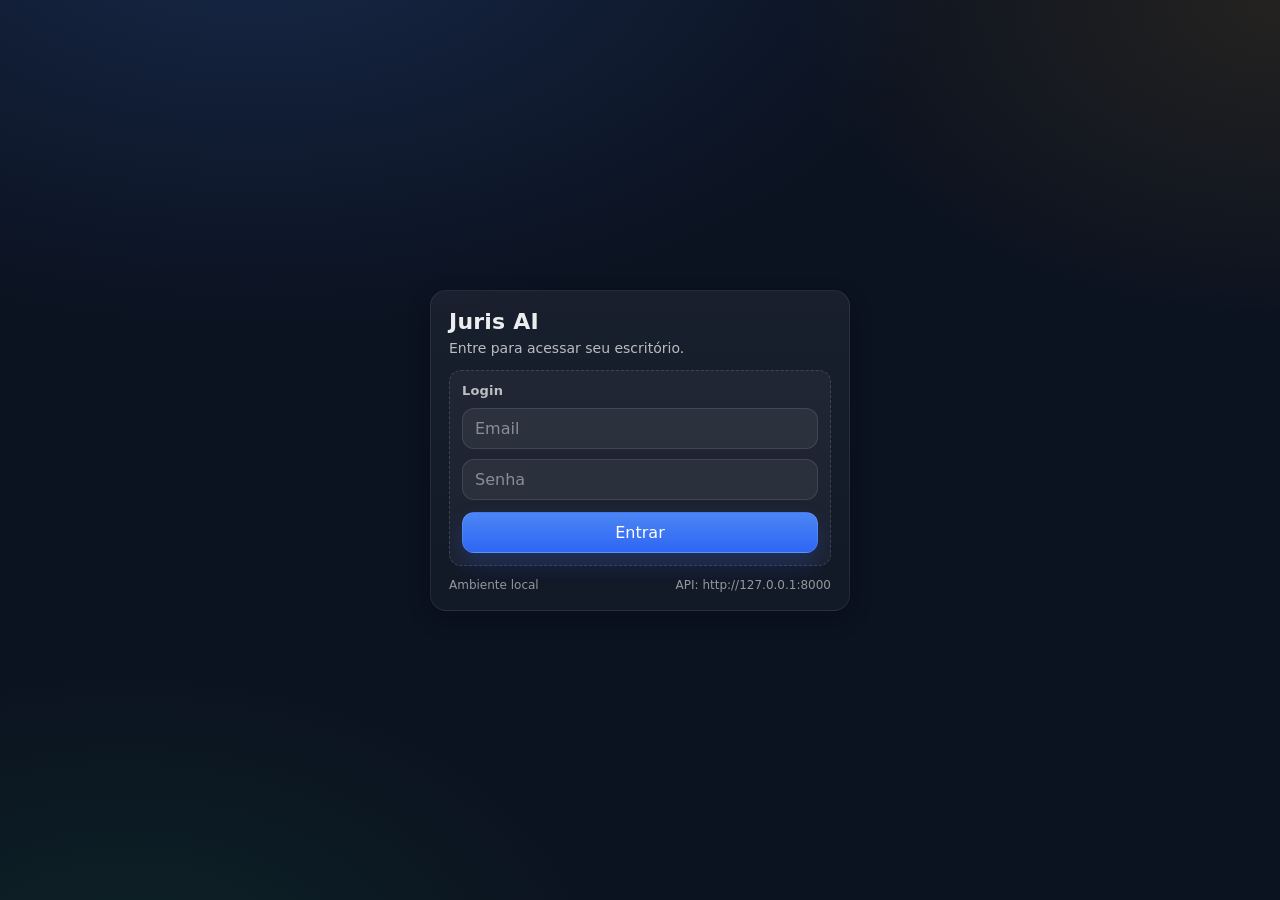
==== frontend/index.html @ 86593103 "subindo juris-ia" ====
<!DOCTYPE html>
<html lang="pt-br">
<head>
  <meta charset="UTF-8" />
  <meta name="viewport" content="width=device-width, initial-scale=1" />
  <title>Juris AI - Login</title>
  <link rel="stylesheet" href="styles.css" />
</head>

<body style="display:flex; align-items:center; justify-content:center; min-height:100vh; padding:24px;">
  <div class="box" style="max-width:420px; width:100%; padding:18px;">
    <div style="display:flex; flex-direction:column; gap:6px; margin-bottom:14px;">
      <h1 style="margin:0; font-size:22px; letter-spacing:.2px;">Juris AI</h1>
      <p style="margin:0; color: rgba(255,255,255,.70); font-size:14px;">
        Entre para acessar seu escritório.
      </p>
    </div>

    <div class="form-box" style="margin-bottom:12px;">
      <h3>Login</h3>

      <input id="email" placeholder="Email" autocomplete="username" />
      <input id="password" type="password" placeholder="Senha" autocomplete="current-password" />

      <button onclick="login()" style="margin-top:2px;">Entrar</button>
    </div>

    <div style="display:flex; justify-content:space-between; gap:10px; color: rgba(255,255,255,.55); font-size:12px;">
      <span>Ambiente local</span>
      <span id="apiHint">API: http://127.0.0.1:8000</span>
    </div>
  </div>

  <!-- IMPORTANT: login.js agora deveria ser type="module" se você estiver usando imports.
       Se o seu login.js não usa imports, pode deixar como está.
  -->
<script type="module" src="login.js"></script>

</body>
</html>
---- frontend/styles.css ----
/* =====================
   DESIGN TOKENS
===================== */
:root{
  --bg: #0b1220;
  --surface: #0f172a;     /* slate-900 */
  --card: #111c33;        /* custom */
  --muted: rgba(255,255,255,.08);
  --muted-2: rgba(255,255,255,.12);
  --text: rgba(255,255,255,.92);
  --text-dim: rgba(255,255,255,.70);
  --text-faint: rgba(255,255,255,.52);

  --primary: #4f8cff;
  --primary-2: #2f6bff;
  --danger: #ff4d4f;
  --warn: #ffb020;
  --ok: #22c55e;

  --radius: 16px;
  --radius-sm: 12px;

  --shadow: 0 12px 35px rgba(0,0,0,.35);
  --shadow-soft: 0 8px 22px rgba(0,0,0,.22);

  --ring: 0 0 0 4px rgba(79,140,255,.25);
}

/* =====================
   RESET
===================== */
*{ box-sizing:border-box; }
html, body{ height:100%; }
body{
  margin:0;
  padding:24px;
  font-family: ui-sans-serif, system-ui, -apple-system, Segoe UI, Roboto, Arial, "Helvetica Neue", Helvetica, sans-serif;
  background:
    radial-gradient(1200px 700px at 20% -10%, rgba(79,140,255,.18), transparent 60%),
    radial-gradient(900px 600px at 100% 0%, rgba(255,176,32,.10), transparent 55%),
    radial-gradient(900px 600px at 10% 110%, rgba(34,197,94,.10), transparent 55%),
    var(--bg);
  color: var(--text);
}

/* =====================
   LAYOUT HELPERS
===================== */
a{ color:inherit; text-decoration:none; }
ul{ margin:0; padding:0; list-style:none; }
button, input, select{ font:inherit; }

/* =====================
   TOPBAR
===================== */
.topbar{
  display:flex;
  align-items:center;
  justify-content:space-between;
  gap:12px;
  margin-bottom:18px;
  padding:14px 16px;
  border-radius: var(--radius);
  background: linear-gradient(180deg, rgba(255,255,255,.06), rgba(255,255,255,.03));
  border: 1px solid var(--muted);
  box-shadow: var(--shadow-soft);
}

.topbar h1{
  margin:0;
  font-size: 18px;
  letter-spacing: .2px;
}
.topbar h1::after{
  content:"";
  display:inline-block;
  width:8px; height:8px;
  border-radius:999px;
  background: var(--primary);
  margin-left:10px;
  box-shadow: 0 0 0 4px rgba(79,140,255,.18);
}

/* =====================
   BUTTONS
===================== */
button{
  border:1px solid rgba(255,255,255,.10);
  background: linear-gradient(180deg, rgba(79,140,255,.95), rgba(47,107,255,.95));
  color:white;
  padding:10px 14px;
  border-radius: 12px;
  cursor:pointer;
  box-shadow: 0 10px 22px rgba(47,107,255,.22);
  transition: transform .08s ease, filter .15s ease, box-shadow .15s ease;
}
button:hover{
  filter: brightness(1.05);
  box-shadow: 0 14px 28px rgba(47,107,255,.26);
}
button:active{
  transform: translateY(1px);
}
button:disabled{
  opacity:.55;
  cursor:not-allowed;
  box-shadow:none;
}

button.secondary{
  background: linear-gradient(180deg, rgba(255,255,255,.08), rgba(255,255,255,.04));
  box-shadow:none;
}
button.danger{
  background: linear-gradient(180deg, rgba(255,77,79,.95), rgba(220,38,38,.95));
  box-shadow: 0 10px 22px rgba(255,77,79,.20);
}

/* =====================
   INPUTS / SELECTS
===================== */
input, select{
  width:100%;
  padding:10px 12px;
  border-radius: 12px;
  border: 1px solid rgba(255,255,255,.10);
  background: rgba(255,255,255,.06);
  color: var(--text);
  outline:none;
  transition: box-shadow .15s ease, border-color .15s ease, background .15s ease;
}

input::placeholder{ color: rgba(255,255,255,.45); }
input:focus, select:focus{
  border-color: rgba(79,140,255,.55);
  box-shadow: var(--ring);
  background: rgba(255,255,255,.07);
}

select option{
  background:#0f172a;
  color: white;
}

/* =====================
   TOP CARDS
===================== */
.cards{
  display:grid;
  grid-template-columns: repeat(3, 1fr);
  gap: 14px;
  margin: 18px 0 20px;
}

.card{
  border-radius: var(--radius);
  border: 1px solid var(--muted);
  background:
    radial-gradient(700px 350px at 0% 0%, rgba(79,140,255,.14), transparent 55%),
    linear-gradient(180deg, rgba(255,255,255,.06), rgba(255,255,255,.03));
  box-shadow: var(--shadow-soft);
  padding: 16px;
  text-align:left;
  overflow:hidden;
  position:relative;
}
.card h3{
  margin:0;
  font-size: 13px;
  color: var(--text-dim);
  font-weight: 600;
  letter-spacing: .25px;
}
.card span{
  display:block;
  margin-top:10px;
  font-size: 28px;
  font-weight: 800;
  color: white;
}
.card::after{
  content:"";
  position:absolute;
  right:-40px; top:-40px;
  width:120px; height:120px;
  border-radius: 999px;
  background: rgba(255,255,255,.06);
  filter: blur(0.2px);
}

/* =====================
   GRID / BOXES
===================== */
.grid{
  display:grid;
  grid-template-columns: repeat(auto-fit, minmax(340px, 1fr));
  gap: 16px;
}

.box{
  border-radius: var(--radius);
  border: 1px solid var(--muted);
  background: linear-gradient(180deg, rgba(255,255,255,.06), rgba(255,255,255,.03));
  box-shadow: var(--shadow-soft);
  padding: 16px;
}

.box h2{
  margin:0 0 12px 0;
  font-size: 16px;
  letter-spacing: .2px;
}

/* =====================
   FORMS
===================== */
.form-box{
  border-radius: var(--radius-sm);
  border: 1px dashed rgba(255,255,255,.14);
  background: rgba(255,255,255,.04);
  padding: 12px;
  margin-bottom: 14px;
}

.form-box h3{
  margin: 0 0 10px 0;
  font-size: 13px;
  color: var(--text-dim);
  font-weight: 700;
  letter-spacing: .2px;
}

.form-box input,
.form-box select{
  margin-bottom: 10px;
}

.form-box button{
  width:100%;
}

/* =====================
   CHECKBOX (bonito)
===================== */
label{
  color: var(--text-dim);
}

label input[type="checkbox"]{
  width: 18px;
  height: 18px;
  accent-color: var(--primary);
}

label.checkbox{
  display:flex;
  gap:10px;
  align-items:center;
  padding:10px 12px;
  border-radius: 12px;
  border: 1px solid rgba(255,255,255,.10);
  background: rgba(255,255,255,.05);
}

/* Se você usar o label como no HTML que te passei, ele já fica ok */
label[style*="display:flex"]{
  border: 1px solid rgba(255,255,255,.10);
  background: rgba(255,255,255,.05);
  padding: 10px 12px;
  border-radius: 12px;
}

/* =====================
   LIST ITEMS (cards)
===================== */
ul li{
  padding: 10px 12px;
  border-radius: 12px;
  border: 1px solid rgba(255,255,255,.08);
  background: rgba(255,255,255,.04);
  margin-bottom: 10px;
  color: var(--text);
  box-shadow: 0 8px 18px rgba(0,0,0,.18);
}

ul li:last-child{ margin-bottom: 0; }

/* =====================
   DEADLINES VISUAL STATES
===================== */
.deadline-done{
  opacity: .65;
  text-decoration: line-through;
}

.deadline-expired{
  border-color: rgba(255,77,79,.35);
  background: rgba(255,77,79,.10);
}

.deadline-today{
  border-color: rgba(255,176,32,.35);
  background: rgba(255,176,32,.10);
}

.deadline-soon{
  border-color: rgba(79,140,255,.35);
  background: rgba(79,140,255,.10);
}

/* =====================
   LOCK OVERLAY
===================== */
#lock-overlay{
  position: fixed;
  inset: 0;
  background: rgba(0,0,0,.78);
  backdrop-filter: blur(6px);
  display:flex;
  align-items:center;
  justify-content:center;
  z-index: 9999;
  padding: 20px;
}

.lock-box{
  width: min(520px, 100%);
  border-radius: 18px;
  border: 1px solid rgba(255,255,255,.10);
  background:
    radial-gradient(900px 480px at 0% 0%, rgba(255,77,79,.18), transparent 55%),
    linear-gradient(180deg, rgba(255,255,255,.08), rgba(255,255,255,.04));
  box-shadow: var(--shadow);
  padding: 18px;
}

.lock-box h2{
  margin: 0 0 6px 0;
  color: rgba(255,255,255,.95);
  font-size: 18px;
  letter-spacing: .2px;
}

.lock-box p{
  margin: 8px 0 0 0;
  color: var(--text-dim);
}

.lock-box h3{
  margin: 14px 0 8px 0;
  font-size: 13px;
  color: var(--text-dim);
  letter-spacing: .2px;
}

.lock-box ul li{
  background: rgba(255,77,79,.10);
  border-color: rgba(255,77,79,.25);
  box-shadow:none;
}

/* =====================
   RESPONSIVE
===================== */
@media (max-width: 860px){
  .cards{ grid-template-columns: 1fr; }
  body{ padding: 16px; }
  .grid{ grid-template-columns: 1fr; }
}
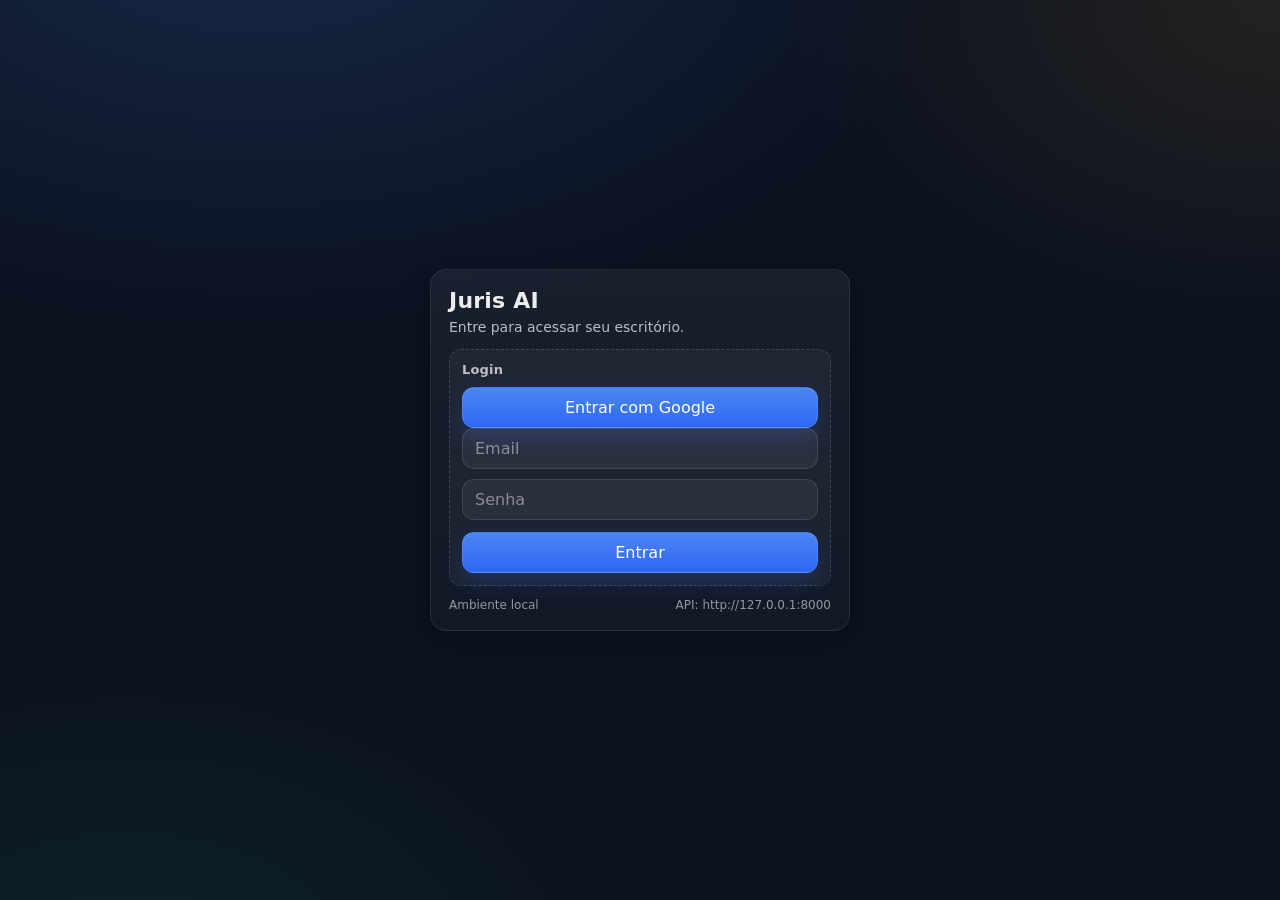
==== commit 19057503: "att" ====
--- a/frontend/index.html
+++ b/frontend/index.html
@@ -18,13 +18,20 @@
 
     <div class="form-box" style="margin-bottom:12px;">
       <h3>Login</h3>
+      <button id="btn-google">Entrar com Google</button>
+<script type="module">
+  import "./login.js";
+  document.getElementById("btn-google").addEventListener("click", () => window.loginGoogle());
+</script>
+
 
       <input id="email" placeholder="Email" autocomplete="username" />
       <input id="password" type="password" placeholder="Senha" autocomplete="current-password" />
+     
 
       <button onclick="login()" style="margin-top:2px;">Entrar</button>
     </div>
-
+ 
     <div style="display:flex; justify-content:space-between; gap:10px; color: rgba(255,255,255,.55); font-size:12px;">
       <span>Ambiente local</span>
       <span id="apiHint">API: http://127.0.0.1:8000</span>
--- a/frontend/styles.css
+++ b/frontend/styles.css
@@ -7,12 +7,14 @@
   --card: #111c33;        /* custom */
   --muted: rgba(255,255,255,.08);
   --muted-2: rgba(255,255,255,.12);
+
   --text: rgba(255,255,255,.92);
   --text-dim: rgba(255,255,255,.70);
   --text-faint: rgba(255,255,255,.52);
 
   --primary: #4f8cff;
   --primary-2: #2f6bff;
+
   --danger: #ff4d4f;
   --warn: #ffb020;
   --ok: #22c55e;
@@ -27,7 +29,7 @@
 }
 
 /* =====================
-   RESET
+   RESET / BASE
 ===================== */
 *{ box-sizing:border-box; }
 html, body{ height:100%; }
@@ -43,12 +45,14 @@
   color: var(--text);
 }
 
-/* =====================
-   LAYOUT HELPERS
-===================== */
-a{ color:inherit; text-decoration:none; }
+a{ color: inherit; }
+a:hover{ color: rgba(255,255,255,.95); }
+
 ul{ margin:0; padding:0; list-style:none; }
 button, input, select{ font:inherit; }
+
+.muted{ color: var(--text-dim); font-size: 13px; }
+.row{ display:flex; gap:10px; flex-wrap:wrap; align-items:center; }
 
 /* =====================
    TOPBAR
@@ -98,9 +102,7 @@
   filter: brightness(1.05);
   box-shadow: 0 14px 28px rgba(47,107,255,.26);
 }
-button:active{
-  transform: translateY(1px);
-}
+button:active{ transform: translateY(1px); }
 button:disabled{
   opacity:.55;
   cursor:not-allowed;
@@ -111,9 +113,16 @@
   background: linear-gradient(180deg, rgba(255,255,255,.08), rgba(255,255,255,.04));
   box-shadow:none;
 }
+
 button.danger{
   background: linear-gradient(180deg, rgba(255,77,79,.95), rgba(220,38,38,.95));
   box-shadow: 0 10px 22px rgba(255,77,79,.20);
+}
+
+.btn-small{
+  padding:8px 10px;
+  border-radius:10px;
+  font-size:13px;
 }
 
 /* =====================
@@ -140,6 +149,59 @@
 select option{
   background:#0f172a;
   color: white;
+}
+
+/* =====================
+   STATUS BAR (dark consistent)
+===================== */
+.statusbar{
+  display:flex;
+  justify-content:space-between;
+  align-items:center;
+  gap:16px;
+  padding:14px 16px;
+  border-radius:14px;
+  background: linear-gradient(180deg, rgba(255,255,255,.06), rgba(255,255,255,.03));
+  border: 1px solid rgba(255,255,255,0.10);
+  box-shadow: var(--shadow-soft);
+  margin: 10px 0 18px;
+}
+
+.status-left{
+  display:flex;
+  align-items:center;
+  gap:10px;
+  flex-wrap:wrap;
+}
+
+.dot{
+  width:10px;
+  height:10px;
+  border-radius:999px;
+  display:inline-block;
+}
+.dot-green{ background: var(--ok); }
+.dot-red{ background: var(--danger); }
+
+.status-right{
+  display:flex;
+  gap:8px;
+  flex-wrap:wrap;
+  justify-content:flex-end;
+}
+
+.pill{
+  background: rgba(255,255,255,0.06);
+  border:1px solid rgba(255,255,255,0.10);
+  padding:6px 10px;
+  border-radius:999px;
+  font-size:13px;
+  color: var(--text-dim);
+}
+.pill b{ color: rgba(255,255,255,.92); }
+.pill.danger{
+  background: rgba(255,77,79,0.10);
+  border-color: rgba(255,77,79,0.22);
 }
 
 /* =====================
@@ -188,6 +250,16 @@
   filter: blur(0.2px);
 }
 
+/* quando bloqueado, mantém dark (não vira branco) */
+.card-blocked{
+  border: 1px solid rgba(255,77,79,.35);
+  background:
+    radial-gradient(700px 350px at 0% 0%, rgba(255,77,79,.12), transparent 60%),
+    linear-gradient(180deg, rgba(255,255,255,.06), rgba(255,255,255,.03));
+}
+.card-blocked h3{ color: rgba(255,77,79,.92); }
+.card-blocked span{ color: rgba(255,255,255,.96); }
+
 /* =====================
    GRID / BOXES
 ===================== */
@@ -231,20 +303,13 @@
 }
 
 .form-box input,
-.form-box select{
-  margin-bottom: 10px;
-}
-
-.form-box button{
-  width:100%;
-}
-
-/* =====================
-   CHECKBOX (bonito)
-===================== */
-label{
-  color: var(--text-dim);
-}
+.form-box select{ margin-bottom: 10px; }
+.form-box button{ width:100%; }
+
+/* =====================
+   CHECKBOX
+===================== */
+label{ color: var(--text-dim); }
 
 label input[type="checkbox"]{
   width: 18px;
@@ -262,16 +327,8 @@
   background: rgba(255,255,255,.05);
 }
 
-/* Se você usar o label como no HTML que te passei, ele já fica ok */
-label[style*="display:flex"]{
-  border: 1px solid rgba(255,255,255,.10);
-  background: rgba(255,255,255,.05);
-  padding: 10px 12px;
-  border-radius: 12px;
-}
-
-/* =====================
-   LIST ITEMS (cards)
+/* =====================
+   LIST ITEMS (default)
 ===================== */
 ul li{
   padding: 10px 12px;
@@ -282,8 +339,45 @@
   color: var(--text);
   box-shadow: 0 8px 18px rgba(0,0,0,.18);
 }
-
 ul li:last-child{ margin-bottom: 0; }
+
+/* =====================
+   DEADLINES LIST ITEMS (layout)
+===================== */
+.deadline-item{
+  display:flex;
+  justify-content:space-between;
+  align-items:center;
+  gap:12px;
+  padding:12px 12px;
+  border-radius:12px;
+  background: rgba(255,255,255,.04);
+  border: 1px solid rgba(255,255,255,.08);
+  margin-bottom:10px;
+}
+
+.deadline-left{ display:flex; flex-direction:column; gap:4px; }
+.deadline-title{ display:flex; align-items:center; gap:10px; }
+.deadline-meta{ font-size:13px; color: var(--text-dim); }
+
+.badge{
+  font-size:12px;
+  font-weight:700;
+  padding:4px 8px;
+  border-radius:999px;
+  border:1px solid transparent;
+  letter-spacing:.2px;
+}
+.badge-danger{
+  color: rgba(255,255,255,.92);
+  background: rgba(255,77,79,0.14);
+  border-color: rgba(255,77,79,0.25);
+}
+.badge-muted{
+  color: rgba(255,255,255,.82);
+  background: rgba(148,163,184,0.12);
+  border-color: rgba(148,163,184,0.22);
+}
 
 /* =====================
    DEADLINES VISUAL STATES
@@ -367,3 +461,136 @@
   body{ padding: 16px; }
   .grid{ grid-template-columns: 1fr; }
 }
+
+/* =====================
+   APP SHELL (SIDEBAR)
+===================== */
+.app-shell{
+  display:grid;
+  grid-template-columns: 260px 1fr;
+  gap:16px;
+  align-items:start;
+}
+
+.sidebar{
+  position: sticky;
+  top: 16px;
+  align-self:start;
+
+  border-radius: var(--radius);
+  border: 1px solid var(--muted);
+  background: linear-gradient(180deg, rgba(255,255,255,.06), rgba(255,255,255,.03));
+  box-shadow: var(--shadow-soft);
+  padding: 14px;
+  min-height: calc(100vh - 32px);
+}
+
+.sidebar .brand{
+  display:flex;
+  align-items:center;
+  justify-content:space-between;
+  gap:10px;
+  padding: 10px 10px 12px;
+  border-radius: 14px;
+  border: 1px solid rgba(255,255,255,.08);
+  background: rgba(255,255,255,.04);
+  margin-bottom: 12px;
+}
+
+.sidebar .brand strong{
+  font-size: 14px;
+  letter-spacing:.3px;
+}
+.sidebar .brand span{
+  font-size: 12px;
+  opacity:.7;
+}
+
+.nav{
+  display:flex;
+  flex-direction:column;
+  gap:8px;
+  margin-top: 10px;
+}
+
+.nav a{
+  display:flex;
+  align-items:center;
+  gap:10px;
+  padding: 10px 12px;
+  border-radius: 14px;
+  border: 1px solid rgba(255,255,255,.08);
+  background: rgba(255,255,255,.03);
+  color: rgba(255,255,255,.88);
+  transition: transform .08s ease, background .15s ease, border-color .15s ease;
+}
+
+.nav a:hover{
+  background: rgba(255,255,255,.05);
+  border-color: rgba(79,140,255,.25);
+}
+
+.nav a.active{
+  border-color: rgba(79,140,255,.45);
+  background: rgba(79,140,255,.12);
+  box-shadow: 0 0 0 4px rgba(79,140,255,.12);
+}
+
+.nav .hint{
+  margin-top: 10px;
+  padding: 10px 12px;
+  border-radius: 14px;
+  border: 1px dashed rgba(255,255,255,.14);
+  background: rgba(255,255,255,.03);
+  color: rgba(255,255,255,.7);
+  font-size: 12px;
+  line-height: 1.35;
+}
+
+.main{
+  min-width: 0;
+}
+
+/* =====================
+   FIX: DARK CONSISTENCY
+   (Você tinha umas partes claras no fim do CSS)
+===================== */
+.statusbar{
+  background: rgba(255,255,255,.04) !important;
+  border: 1px solid rgba(255,255,255,.10) !important;
+  box-shadow: var(--shadow-soft) !important;
+}
+
+.pill{
+  background: rgba(255,255,255,.04) !important;
+  border: 1px solid rgba(255,255,255,.08) !important;
+}
+
+.deadline-item{
+  background: rgba(255,255,255,.04) !important;
+  border: 1px solid rgba(255,255,255,.08) !important;
+}
+
+.badge-muted{
+  color: rgba(255,255,255,.82) !important;
+  background: rgba(148,163,184,.14) !important;
+  border-color: rgba(148,163,184,.22) !important;
+}
+
+/* bloqueio dos cards em dark (antes tava branco/vermelho claro) */
+.card-blocked{
+  border: 2px solid rgba(255,77,79,.55) !important;
+  background:
+    radial-gradient(700px 350px at 0% 0%, rgba(255,77,79,.18), transparent 55%),
+    linear-gradient(180deg, rgba(255,255,255,.06), rgba(255,255,255,.03)) !important;
+}
+.card-blocked h3{ color: rgba(255,255,255,.80) !important; }
+.card-blocked span{ color: white !important; }
+
+/* =====================
+   RESPONSIVE
+===================== */
+@media (max-width: 980px){
+  .app-shell{ grid-template-columns: 1fr; }
+  .sidebar{ position: relative; min-height:auto; }
+}
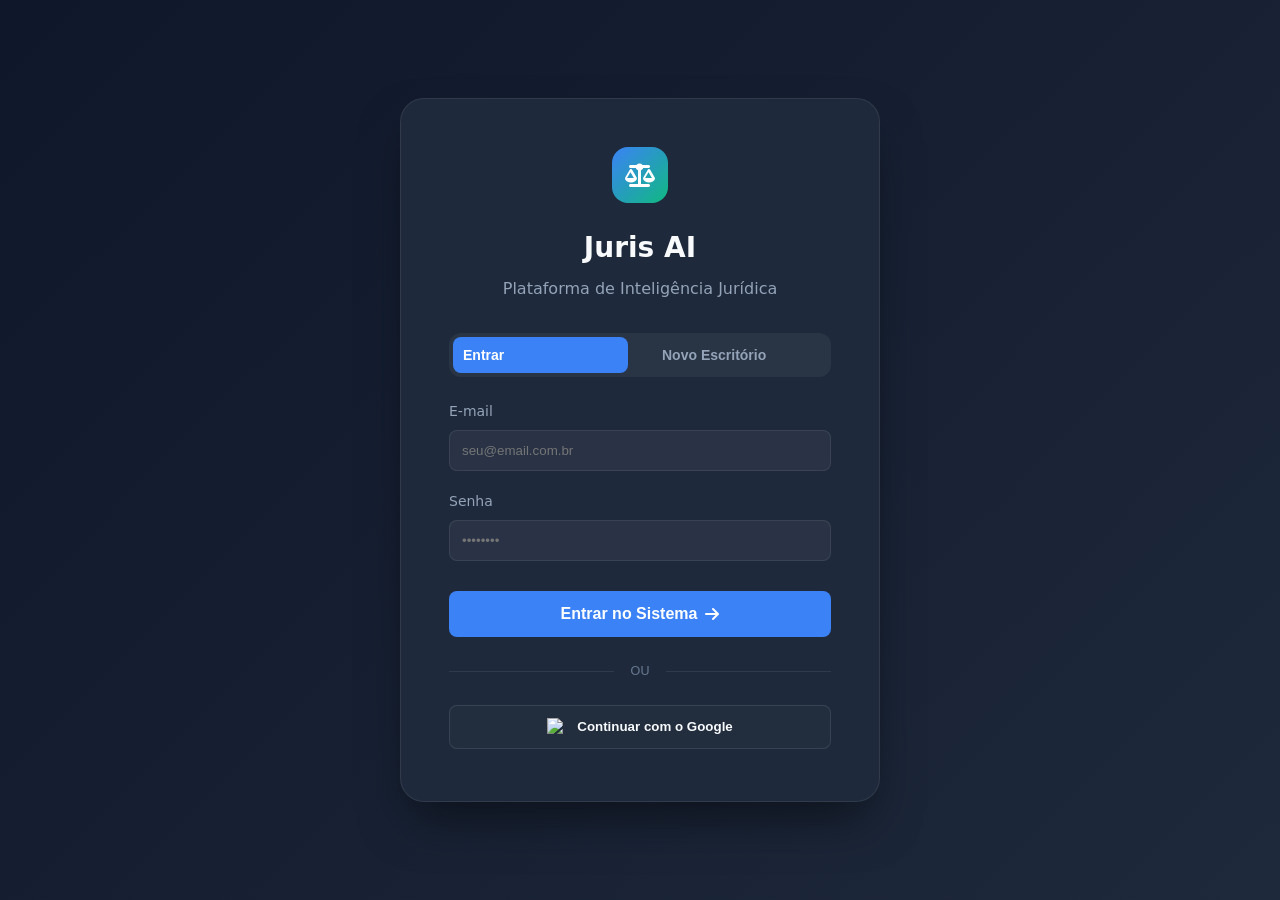
==== commit d072ad98: "final juris ai" ====
--- a/frontend/index.html
+++ b/frontend/index.html
@@ -1,47 +1,192 @@
 <!DOCTYPE html>
-<html lang="pt-br">
+<html lang="pt-BR">
 <head>
   <meta charset="UTF-8" />
-  <meta name="viewport" content="width=device-width, initial-scale=1" />
-  <title>Juris AI - Login</title>
+  <meta name="viewport" content="width=device-width,initial-scale=1.0" />
+  <title>Login - Juris AI</title>
   <link rel="stylesheet" href="styles.css" />
+  <link rel="stylesheet" href="https://cdnjs.cloudflare.com/ajax/libs/font-awesome/6.4.0/css/all.min.css" />
+  <style>
+    body {
+      display: flex;
+      align-items: center;
+      justify-content: center;
+      min-height: 100vh;
+      background: linear-gradient(135deg, var(--bg) 0%, #1e293b 100%);
+      margin: 0;
+      padding: 20px;
+    }
+    
+    .login-container {
+      background: var(--card-bg);
+      border: 1px solid var(--card-border);
+      border-radius: 24px;
+      padding: 48px;
+      width: 100%;
+      max-width: 480px;
+      box-shadow: 0 25px 50px -12px rgba(0, 0, 0, 0.5);
+      text-align: center;
+    }
+
+    .brand-icon {
+      width: 56px;
+      height: 56px;
+      background: linear-gradient(135deg, var(--primary), var(--accent));
+      border-radius: 16px;
+      display: flex;
+      align-items: center;
+      justify-content: center;
+      font-size: 24px;
+      color: white;
+      margin: 0 auto 24px;
+    }
+
+    .login-title {
+      font-size: 28px;
+      font-weight: 700;
+      margin-bottom: 8px;
+    }
+
+    .login-subtitle {
+      color: var(--text-secondary);
+      margin-bottom: 32px;
+    }
+
+    .tabs {
+      display: flex;
+      margin-bottom: 24px;
+      background: rgba(255,255,255,0.05);
+      padding: 4px;
+      border-radius: 12px;
+      border: none;
+    }
+
+    .tab-btn {
+      flex: 1;
+      padding: 10px;
+      border-radius: 8px;
+      font-size: 14px;
+      font-weight: 600;
+      border: none;
+      transition: all 0.2s;
+    }
+
+    .tab-btn.active {
+      background: var(--primary);
+      color: white;
+    }
+
+    .form-group {
+      text-align: left;
+      margin-bottom: 20px;
+    }
+
+    .form-group label {
+      font-weight: 500;
+    }
+
+    input {
+      background: rgba(255,255,255,0.05);
+    }
+
+    button.primary {
+      width: 100%;
+      padding: 14px;
+      font-size: 16px;
+      justify-content: center;
+      margin-top: 10px;
+    }
+
+    #errorMsg {
+      color: var(--danger);
+      background: rgba(239, 68, 68, 0.1);
+      padding: 12px;
+      border-radius: 8px;
+      margin-top: 20px;
+      font-size: 14px;
+      display: none;
+    }
+  </style>
 </head>
+<body>
 
-<body style="display:flex; align-items:center; justify-content:center; min-height:100vh; padding:24px;">
-  <div class="box" style="max-width:420px; width:100%; padding:18px;">
-    <div style="display:flex; flex-direction:column; gap:6px; margin-bottom:14px;">
-      <h1 style="margin:0; font-size:22px; letter-spacing:.2px;">Juris AI</h1>
-      <p style="margin:0; color: rgba(255,255,255,.70); font-size:14px;">
-        Entre para acessar seu escritório.
-      </p>
+<div class="login-container">
+  <div class="brand-icon"><i class="fas fa-balance-scale"></i></div>
+  <h1 class="login-title">Juris AI</h1>
+  <p class="login-subtitle">Plataforma de Inteligência Jurídica</p>
+
+  <div class="tabs">
+    <button id="tabLogin" class="tab-btn active" onclick="toggleMode('login')">Entrar</button>
+    <button id="tabRegister" class="tab-btn" onclick="toggleMode('register')">Novo Escritório</button>
+  </div>
+
+  <form id="authForm">
+    <!-- Campos de Registro (Ocultos no Login) -->
+    <div id="registerFields" style="display: none;">
+      <div class="form-group">
+        <label>Nome do Usuário</label>
+        <input type="text" id="regName" placeholder="Seu nome completo" />
+      </div>
+      <div class="form-group">
+        <label>Nome do Escritório</label>
+        <input type="text" id="regOffice" placeholder="Ex: Silva & Associados" />
+      </div>
     </div>
 
-    <div class="form-box" style="margin-bottom:12px;">
-      <h3>Login</h3>
-      <button id="btn-google">Entrar com Google</button>
-<script type="module">
-  import "./login.js";
-  document.getElementById("btn-google").addEventListener("click", () => window.loginGoogle());
+    <!-- Campos Comuns -->
+    <div class="form-group">
+      <label>E-mail</label>
+      <input type="email" id="email" placeholder="seu@email.com.br" required />
+    </div>
+    
+    <div class="form-group">
+      <label>Senha</label>
+      <input type="password" id="password" placeholder="••••••••" required />
+    </div>
+
+    <button type="submit" class="primary" id="btnSubmit">
+      Entrar no Sistema <i class="fas fa-arrow-right"></i>
+    </button>
+  </form>
+
+  <div style="margin: 24px 0; display: flex; align-items: center; gap: 16px;">
+    <div style="flex: 1; height: 1px; background: var(--card-border);"></div>
+    <span style="color: var(--text-muted); font-size: 13px; font-weight: 500;">OU</span>
+    <div style="flex: 1; height: 1px; background: var(--card-border);"></div>
+  </div>
+
+  <button class="secondary" id="btnGoogle" style="width: 100%; justify-content: center; padding: 12px; gap: 12px; font-weight: 600; border: 1px solid rgba(255,255,255,0.1); background: rgba(255,255,255,0.02);">
+    <img src="https://upload.wikimedia.org/wikipedia/commons/5/53/Google_%22G%22_Logo.svg" alt="Google" style="width: 18px; height: 18px;">
+    Continuar com o Google
+  </button>
+
+  <div id="errorMsg"></div>
+</div>
+
+<script src="config.js"></script>
+<script src="storage.js"></script>
+<script src="http.js"></script>
+<script src="login.js"></script>
+<script>
+  let mode = 'login';
+  
+  function toggleMode(newMode) {
+    mode = newMode;
+    document.getElementById('tabLogin').classList.toggle('active', mode === 'login');
+    document.getElementById('tabRegister').classList.toggle('active', mode === 'register');
+    
+    document.getElementById('registerFields').style.display = mode === 'register' ? 'block' : 'none';
+    
+    const btn = document.getElementById('btnSubmit');
+    if (mode === 'login') {
+      btn.innerHTML = 'Entrar no Sistema <i class="fas fa-arrow-right"></i>';
+    } else {
+      btn.innerHTML = 'Criar Conta <i class="fas fa-user-plus"></i>';
+    }
+    
+    document.getElementById('errorMsg').style.display = 'none';
+  }
 </script>
 
-
-      <input id="email" placeholder="Email" autocomplete="username" />
-      <input id="password" type="password" placeholder="Senha" autocomplete="current-password" />
-     
-
-      <button onclick="login()" style="margin-top:2px;">Entrar</button>
-    </div>
- 
-    <div style="display:flex; justify-content:space-between; gap:10px; color: rgba(255,255,255,.55); font-size:12px;">
-      <span>Ambiente local</span>
-      <span id="apiHint">API: http://127.0.0.1:8000</span>
-    </div>
-  </div>
-
-  <!-- IMPORTANT: login.js agora deveria ser type="module" se você estiver usando imports.
-       Se o seu login.js não usa imports, pode deixar como está.
-  -->
-<script type="module" src="login.js"></script>
-
 </body>
-</html>
+</html>
--- a/frontend/styles.css
+++ b/frontend/styles.css
@@ -1,596 +1,302 @@
 /* =====================
-   DESIGN TOKENS
+   JURIS IA - CRM STYLE 
+   Modern, Professional, Elevated
 ===================== */
-:root{
-  --bg: #0b1220;
-  --surface: #0f172a;     /* slate-900 */
-  --card: #111c33;        /* custom */
-  --muted: rgba(255,255,255,.08);
-  --muted-2: rgba(255,255,255,.12);
-
-  --text: rgba(255,255,255,.92);
-  --text-dim: rgba(255,255,255,.70);
-  --text-faint: rgba(255,255,255,.52);
-
-  --primary: #4f8cff;
-  --primary-2: #2f6bff;
-
-  --danger: #ff4d4f;
-  --warn: #ffb020;
-  --ok: #22c55e;
-
-  --radius: 16px;
-  --radius-sm: 12px;
-
-  --shadow: 0 12px 35px rgba(0,0,0,.35);
-  --shadow-soft: 0 8px 22px rgba(0,0,0,.22);
-
-  --ring: 0 0 0 4px rgba(79,140,255,.25);
+
+:root {
+  /* Cores CRM Premium */
+  --bg: #0f172a;
+  --sidebar-bg: #1e293b;
+  --surface: #1e293b;
+  --card-bg: #1e293b;
+  --card-border: rgba(255, 255, 255, 0.08);
+  
+  --primary: #3b82f6; /* Azul Royal */
+  --primary-hover: #2563eb;
+  --accent: #10b981; /* Esmeralda para sucesso */
+  --gold: #f59e0b; /* Âmbar para alertas/prazos */
+  --danger: #ef4444;
+  
+  --text-main: #f8fafc;
+  --text-secondary: #94a3b8;
+  --text-muted: #64748b;
+  
+  --radius: 12px;
+  --shadow: 0 4px 6px -1px rgba(0, 0, 0, 0.1), 0 2px 4px -1px rgba(0, 0, 0, 0.06);
+  --shadow-lg: 0 10px 15px -3px rgba(0, 0, 0, 0.1), 0 4px 6px -2px rgba(0, 0, 0, 0.05);
+}
+
+* { box-sizing: border-box; margin: 0; padding: 0; }
+
+body {
+  font-family: 'Inter', system-ui, -apple-system, sans-serif;
+  background-color: var(--bg);
+  color: var(--text-main);
+  line-height: 1.5;
+  overflow-x: hidden;
 }
 
 /* =====================
-   RESET / BASE
+   APP SHELL
 ===================== */
-*{ box-sizing:border-box; }
-html, body{ height:100%; }
-body{
-  margin:0;
-  padding:24px;
-  font-family: ui-sans-serif, system-ui, -apple-system, Segoe UI, Roboto, Arial, "Helvetica Neue", Helvetica, sans-serif;
-  background:
-    radial-gradient(1200px 700px at 20% -10%, rgba(79,140,255,.18), transparent 60%),
-    radial-gradient(900px 600px at 100% 0%, rgba(255,176,32,.10), transparent 55%),
-    radial-gradient(900px 600px at 10% 110%, rgba(34,197,94,.10), transparent 55%),
-    var(--bg);
-  color: var(--text);
-}
-
-a{ color: inherit; }
-a:hover{ color: rgba(255,255,255,.95); }
-
-ul{ margin:0; padding:0; list-style:none; }
-button, input, select{ font:inherit; }
-
-.muted{ color: var(--text-dim); font-size: 13px; }
-.row{ display:flex; gap:10px; flex-wrap:wrap; align-items:center; }
+.app-shell {
+  display: flex;
+  min-height: 100vh;
+}
+
+/* SIDEBAR */
+.sidebar {
+  width: 260px;
+  background-color: var(--sidebar-bg);
+  border-right: 1px solid var(--card-border);
+  padding: 24px 16px;
+  display: flex;
+  flex-direction: column;
+  position: fixed;
+  height: 100vh;
+}
+
+.brand {
+  display: flex;
+  align-items: center;
+  gap: 12px;
+  padding: 0 12px 32px;
+}
+
+.brand-icon {
+  width: 32px;
+  height: 32px;
+  background: linear-gradient(135deg, var(--primary), var(--accent));
+  border-radius: 8px;
+  display: flex;
+  align-items: center;
+  justify-content: center;
+  font-weight: bold;
+}
+
+.brand h2 { font-size: 20px; letter-spacing: -0.5px; }
+
+.nav { display: flex; flex-direction: column; gap: 4px; }
+
+.nav a {
+  display: flex;
+  align-items: center;
+  gap: 12px;
+  padding: 12px;
+  border-radius: 8px;
+  color: var(--text-secondary);
+  text-decoration: none;
+  font-weight: 500;
+  transition: all 0.2s;
+}
+
+.nav a:hover {
+  background: rgba(255, 255, 255, 0.05);
+  color: var(--text-main);
+}
+
+.nav a.active {
+  background: rgba(59, 130, 246, 0.1);
+  color: var(--primary);
+}
+
+/* MAIN CONTENT */
+.main {
+  flex: 1;
+  margin-left: 260px;
+  padding: 32px;
+}
+
+.topbar {
+  display: flex;
+  justify-content: space-between;
+  align-items: center;
+  margin-bottom: 32px;
+}
+
+.topbar h1 { font-size: 24px; font-weight: 700; }
 
 /* =====================
-   TOPBAR
+   COMPONENTS
 ===================== */
-.topbar{
-  display:flex;
-  align-items:center;
-  justify-content:space-between;
-  gap:12px;
-  margin-bottom:18px;
-  padding:14px 16px;
+.card-grid {
+  display: grid;
+  grid-template-columns: repeat(auto-fit, minmax(240px, 1fr));
+  gap: 20px;
+  margin-bottom: 32px;
+}
+
+.kpi-card {
+  background: var(--card-bg);
+  border: 1px solid var(--card-border);
+  padding: 24px;
   border-radius: var(--radius);
-  background: linear-gradient(180deg, rgba(255,255,255,.06), rgba(255,255,255,.03));
-  border: 1px solid var(--muted);
-  box-shadow: var(--shadow-soft);
-}
-
-.topbar h1{
-  margin:0;
-  font-size: 18px;
-  letter-spacing: .2px;
-}
-.topbar h1::after{
-  content:"";
-  display:inline-block;
-  width:8px; height:8px;
-  border-radius:999px;
-  background: var(--primary);
-  margin-left:10px;
-  box-shadow: 0 0 0 4px rgba(79,140,255,.18);
+  box-shadow: var(--shadow);
+  transition: transform 0.2s;
+}
+
+.kpi-card:hover { transform: translateY(-4px); }
+
+.kpi-label { font-size: 14px; color: var(--text-secondary); font-weight: 500; }
+.kpi-value { font-size: 32px; font-weight: 700; margin: 8px 0; display: block; }
+.kpi-trend { font-size: 12px; display: flex; align-items: center; gap: 4px; }
+.trend-up { color: var(--accent); }
+
+.panel {
+  background: var(--card-bg);
+  border: 1px solid var(--card-border);
+  border-radius: var(--radius);
+  padding: 24px;
+  margin-bottom: 24px;
+}
+
+.panel-header {
+  display: flex;
+  justify-content: space-between;
+  align-items: center;
+  margin-bottom: 20px;
+  border-bottom: 1px solid var(--card-border);
+  padding-bottom: 16px;
+}
+
+.panel-title { font-size: 18px; font-weight: 600; }
+
+/* BUTTONS */
+button {
+  padding: 10px 20px;
+  border-radius: 8px;
+  border: none;
+  font-weight: 600;
+  cursor: pointer;
+  transition: all 0.2s;
+  display: inline-flex;
+  align-items: center;
+  gap: 8px;
+}
+
+.primary { background: var(--primary); color: white; }
+.primary:hover { background: var(--primary-hover); }
+
+.secondary { background: rgba(255,255,255,0.05); color: var(--text-main); border: 1px solid var(--card-border); }
+.secondary:hover { background: rgba(255,255,255,0.1); }
+
+.danger { background: rgba(239, 68, 68, 0.1); color: var(--danger); }
+.danger:hover { background: rgba(239, 68, 68, 0.2); }
+
+/* FORMS */
+.form-group { margin-bottom: 20px; }
+.form-group label { display: block; margin-bottom: 8px; font-size: 14px; color: var(--text-secondary); }
+
+input, select, textarea {
+  width: 100%;
+  padding: 12px;
+  background: #0f172a;
+  border: 1px solid var(--card-border);
+  border-radius: 8px;
+  color: white;
+  outline: none;
+  transition: border-color 0.2s;
+}
+
+input:focus { border-color: var(--primary); }
+
+/* TABLES */
+.data-table {
+  width: 100%;
+  border-collapse: collapse;
+}
+
+.data-table th {
+  text-align: left;
+  padding: 12px;
+  color: var(--text-secondary);
+  font-size: 13px;
+  text-transform: uppercase;
+  letter-spacing: 0.05em;
+  border-bottom: 1px solid var(--card-border);
+}
+
+.data-table td {
+  padding: 16px 12px;
+  border-bottom: 1px solid var(--card-border);
+  font-size: 14px;
+}
+
+.data-table tr:hover { background: rgba(255,255,255,0.02); }
+
+/* BADGES */
+.badge {
+  padding: 4px 10px;
+  border-radius: 20px;
+  font-size: 12px;
+  font-weight: 600;
+}
+
+.badge-active { background: rgba(16, 185, 129, 0.1); color: var(--accent); }
+.badge-pending { background: rgba(245, 158, 11, 0.1); color: var(--gold); }
+
+/* ABAS */
+.tabs {
+  display: flex;
+  gap: 24px;
+  border-bottom: 1px solid var(--card-border);
+  margin-bottom: 24px;
+}
+
+.tab-btn {
+  padding: 12px 0;
+  background: none;
+  border: none;
+  color: var(--text-secondary);
+  border-bottom: 2px solid transparent;
+  border-radius: 0;
+  box-shadow: none;
+}
+
+.tab-btn.is-active {
+  color: var(--primary);
+  border-bottom-color: var(--primary);
 }
 
 /* =====================
-   BUTTONS
+   MODAL 
 ===================== */
-button{
-  border:1px solid rgba(255,255,255,.10);
-  background: linear-gradient(180deg, rgba(79,140,255,.95), rgba(47,107,255,.95));
-  color:white;
-  padding:10px 14px;
-  border-radius: 12px;
-  cursor:pointer;
-  box-shadow: 0 10px 22px rgba(47,107,255,.22);
-  transition: transform .08s ease, filter .15s ease, box-shadow .15s ease;
-}
-button:hover{
-  filter: brightness(1.05);
-  box-shadow: 0 14px 28px rgba(47,107,255,.26);
-}
-button:active{ transform: translateY(1px); }
-button:disabled{
-  opacity:.55;
-  cursor:not-allowed;
-  box-shadow:none;
-}
-
-button.secondary{
-  background: linear-gradient(180deg, rgba(255,255,255,.08), rgba(255,255,255,.04));
-  box-shadow:none;
-}
-
-button.danger{
-  background: linear-gradient(180deg, rgba(255,77,79,.95), rgba(220,38,38,.95));
-  box-shadow: 0 10px 22px rgba(255,77,79,.20);
-}
-
-.btn-small{
-  padding:8px 10px;
-  border-radius:10px;
-  font-size:13px;
-}
-
-/* =====================
-   INPUTS / SELECTS
-===================== */
-input, select{
-  width:100%;
-  padding:10px 12px;
-  border-radius: 12px;
-  border: 1px solid rgba(255,255,255,.10);
-  background: rgba(255,255,255,.06);
-  color: var(--text);
-  outline:none;
-  transition: box-shadow .15s ease, border-color .15s ease, background .15s ease;
-}
-
-input::placeholder{ color: rgba(255,255,255,.45); }
-input:focus, select:focus{
-  border-color: rgba(79,140,255,.55);
-  box-shadow: var(--ring);
-  background: rgba(255,255,255,.07);
-}
-
-select option{
-  background:#0f172a;
-  color: white;
-}
-
-/* =====================
-   STATUS BAR (dark consistent)
-===================== */
-.statusbar{
-  display:flex;
-  justify-content:space-between;
-  align-items:center;
-  gap:16px;
-  padding:14px 16px;
-  border-radius:14px;
-  background: linear-gradient(180deg, rgba(255,255,255,.06), rgba(255,255,255,.03));
-  border: 1px solid rgba(255,255,255,0.10);
-  box-shadow: var(--shadow-soft);
-  margin: 10px 0 18px;
-}
-
-.status-left{
-  display:flex;
-  align-items:center;
-  gap:10px;
-  flex-wrap:wrap;
-}
-
-.dot{
-  width:10px;
-  height:10px;
-  border-radius:999px;
-  display:inline-block;
-}
-.dot-green{ background: var(--ok); }
-.dot-red{ background: var(--danger); }
-
-.status-right{
-  display:flex;
-  gap:8px;
-  flex-wrap:wrap;
-  justify-content:flex-end;
-}
-
-.pill{
-  background: rgba(255,255,255,0.06);
-  border:1px solid rgba(255,255,255,0.10);
-  padding:6px 10px;
-  border-radius:999px;
-  font-size:13px;
-  color: var(--text-dim);
-}
-.pill b{ color: rgba(255,255,255,.92); }
-.pill.danger{
-  background: rgba(255,77,79,0.10);
-  border-color: rgba(255,77,79,0.22);
-}
-
-/* =====================
-   TOP CARDS
-===================== */
-.cards{
-  display:grid;
-  grid-template-columns: repeat(3, 1fr);
-  gap: 14px;
-  margin: 18px 0 20px;
-}
-
-.card{
-  border-radius: var(--radius);
-  border: 1px solid var(--muted);
-  background:
-    radial-gradient(700px 350px at 0% 0%, rgba(79,140,255,.14), transparent 55%),
-    linear-gradient(180deg, rgba(255,255,255,.06), rgba(255,255,255,.03));
-  box-shadow: var(--shadow-soft);
-  padding: 16px;
-  text-align:left;
-  overflow:hidden;
-  position:relative;
-}
-.card h3{
-  margin:0;
+.modal-overlay {
+  position: fixed;
+  top: 0;
+  left: 0;
+  width: 100%;
+  height: 100%;
+  background: rgba(0, 0, 0, 0.75);
+  backdrop-filter: blur(4px);
+  display: none;
+  align-items: center;
+  justify-content: center;
+  z-index: 1000;
+  padding: 20px;
+}
+
+.modal-content {
+  animation: modalIn 0.3s ease-out;
+}
+
+@keyframes modalIn {
+  from { opacity: 0; transform: translateY(20px); }
+  to { opacity: 1; transform: translateY(0); }
+}
+
+.close-modal:hover {
+  color: var(--text-main) !important;
+}
+
+.btn-small {
+  padding: 6px 12px;
   font-size: 13px;
-  color: var(--text-dim);
-  font-weight: 600;
-  letter-spacing: .25px;
-}
-.card span{
-  display:block;
-  margin-top:10px;
-  font-size: 28px;
-  font-weight: 800;
-  color: white;
-}
-.card::after{
-  content:"";
-  position:absolute;
-  right:-40px; top:-40px;
-  width:120px; height:120px;
-  border-radius: 999px;
-  background: rgba(255,255,255,.06);
-  filter: blur(0.2px);
-}
-
-/* quando bloqueado, mantém dark (não vira branco) */
-.card-blocked{
-  border: 1px solid rgba(255,77,79,.35);
-  background:
-    radial-gradient(700px 350px at 0% 0%, rgba(255,77,79,.12), transparent 60%),
-    linear-gradient(180deg, rgba(255,255,255,.06), rgba(255,255,255,.03));
-}
-.card-blocked h3{ color: rgba(255,77,79,.92); }
-.card-blocked span{ color: rgba(255,255,255,.96); }
-
-/* =====================
-   GRID / BOXES
-===================== */
-.grid{
-  display:grid;
-  grid-template-columns: repeat(auto-fit, minmax(340px, 1fr));
-  gap: 16px;
-}
-
-.box{
-  border-radius: var(--radius);
-  border: 1px solid var(--muted);
-  background: linear-gradient(180deg, rgba(255,255,255,.06), rgba(255,255,255,.03));
-  box-shadow: var(--shadow-soft);
-  padding: 16px;
-}
-
-.box h2{
-  margin:0 0 12px 0;
-  font-size: 16px;
-  letter-spacing: .2px;
-}
-
-/* =====================
-   FORMS
-===================== */
-.form-box{
-  border-radius: var(--radius-sm);
-  border: 1px dashed rgba(255,255,255,.14);
-  background: rgba(255,255,255,.04);
-  padding: 12px;
-  margin-bottom: 14px;
-}
-
-.form-box h3{
-  margin: 0 0 10px 0;
-  font-size: 13px;
-  color: var(--text-dim);
-  font-weight: 700;
-  letter-spacing: .2px;
-}
-
-.form-box input,
-.form-box select{ margin-bottom: 10px; }
-.form-box button{ width:100%; }
-
-/* =====================
-   CHECKBOX
-===================== */
-label{ color: var(--text-dim); }
-
-label input[type="checkbox"]{
-  width: 18px;
-  height: 18px;
-  accent-color: var(--primary);
-}
-
-label.checkbox{
-  display:flex;
-  gap:10px;
-  align-items:center;
-  padding:10px 12px;
-  border-radius: 12px;
-  border: 1px solid rgba(255,255,255,.10);
-  background: rgba(255,255,255,.05);
-}
-
-/* =====================
-   LIST ITEMS (default)
-===================== */
-ul li{
-  padding: 10px 12px;
-  border-radius: 12px;
-  border: 1px solid rgba(255,255,255,.08);
-  background: rgba(255,255,255,.04);
-  margin-bottom: 10px;
-  color: var(--text);
-  box-shadow: 0 8px 18px rgba(0,0,0,.18);
-}
-ul li:last-child{ margin-bottom: 0; }
-
-/* =====================
-   DEADLINES LIST ITEMS (layout)
-===================== */
-.deadline-item{
-  display:flex;
-  justify-content:space-between;
-  align-items:center;
-  gap:12px;
-  padding:12px 12px;
-  border-radius:12px;
-  background: rgba(255,255,255,.04);
-  border: 1px solid rgba(255,255,255,.08);
-  margin-bottom:10px;
-}
-
-.deadline-left{ display:flex; flex-direction:column; gap:4px; }
-.deadline-title{ display:flex; align-items:center; gap:10px; }
-.deadline-meta{ font-size:13px; color: var(--text-dim); }
-
-.badge{
-  font-size:12px;
-  font-weight:700;
-  padding:4px 8px;
-  border-radius:999px;
-  border:1px solid transparent;
-  letter-spacing:.2px;
-}
-.badge-danger{
-  color: rgba(255,255,255,.92);
-  background: rgba(255,77,79,0.14);
-  border-color: rgba(255,77,79,0.25);
-}
-.badge-muted{
-  color: rgba(255,255,255,.82);
-  background: rgba(148,163,184,0.12);
-  border-color: rgba(148,163,184,0.22);
-}
-
-/* =====================
-   DEADLINES VISUAL STATES
-===================== */
-.deadline-done{
-  opacity: .65;
-  text-decoration: line-through;
-}
-
-.deadline-expired{
-  border-color: rgba(255,77,79,.35);
-  background: rgba(255,77,79,.10);
-}
-
-.deadline-today{
-  border-color: rgba(255,176,32,.35);
-  background: rgba(255,176,32,.10);
-}
-
-.deadline-soon{
-  border-color: rgba(79,140,255,.35);
-  background: rgba(79,140,255,.10);
-}
-
-/* =====================
-   LOCK OVERLAY
-===================== */
-#lock-overlay{
-  position: fixed;
-  inset: 0;
-  background: rgba(0,0,0,.78);
-  backdrop-filter: blur(6px);
-  display:flex;
-  align-items:center;
-  justify-content:center;
-  z-index: 9999;
-  padding: 20px;
-}
-
-.lock-box{
-  width: min(520px, 100%);
-  border-radius: 18px;
-  border: 1px solid rgba(255,255,255,.10);
-  background:
-    radial-gradient(900px 480px at 0% 0%, rgba(255,77,79,.18), transparent 55%),
-    linear-gradient(180deg, rgba(255,255,255,.08), rgba(255,255,255,.04));
-  box-shadow: var(--shadow);
-  padding: 18px;
-}
-
-.lock-box h2{
-  margin: 0 0 6px 0;
-  color: rgba(255,255,255,.95);
-  font-size: 18px;
-  letter-spacing: .2px;
-}
-
-.lock-box p{
-  margin: 8px 0 0 0;
-  color: var(--text-dim);
-}
-
-.lock-box h3{
-  margin: 14px 0 8px 0;
-  font-size: 13px;
-  color: var(--text-dim);
-  letter-spacing: .2px;
-}
-
-.lock-box ul li{
-  background: rgba(255,77,79,.10);
-  border-color: rgba(255,77,79,.25);
-  box-shadow:none;
-}
-
-/* =====================
-   RESPONSIVE
-===================== */
-@media (max-width: 860px){
-  .cards{ grid-template-columns: 1fr; }
-  body{ padding: 16px; }
-  .grid{ grid-template-columns: 1fr; }
-}
-
-/* =====================
-   APP SHELL (SIDEBAR)
-===================== */
-.app-shell{
-  display:grid;
-  grid-template-columns: 260px 1fr;
-  gap:16px;
-  align-items:start;
-}
-
-.sidebar{
-  position: sticky;
-  top: 16px;
-  align-self:start;
-
-  border-radius: var(--radius);
-  border: 1px solid var(--muted);
-  background: linear-gradient(180deg, rgba(255,255,255,.06), rgba(255,255,255,.03));
-  box-shadow: var(--shadow-soft);
-  padding: 14px;
-  min-height: calc(100vh - 32px);
-}
-
-.sidebar .brand{
-  display:flex;
-  align-items:center;
-  justify-content:space-between;
-  gap:10px;
-  padding: 10px 10px 12px;
-  border-radius: 14px;
-  border: 1px solid rgba(255,255,255,.08);
-  background: rgba(255,255,255,.04);
-  margin-bottom: 12px;
-}
-
-.sidebar .brand strong{
-  font-size: 14px;
-  letter-spacing:.3px;
-}
-.sidebar .brand span{
-  font-size: 12px;
-  opacity:.7;
-}
-
-.nav{
-  display:flex;
-  flex-direction:column;
-  gap:8px;
-  margin-top: 10px;
-}
-
-.nav a{
-  display:flex;
-  align-items:center;
-  gap:10px;
-  padding: 10px 12px;
-  border-radius: 14px;
-  border: 1px solid rgba(255,255,255,.08);
-  background: rgba(255,255,255,.03);
-  color: rgba(255,255,255,.88);
-  transition: transform .08s ease, background .15s ease, border-color .15s ease;
-}
-
-.nav a:hover{
-  background: rgba(255,255,255,.05);
-  border-color: rgba(79,140,255,.25);
-}
-
-.nav a.active{
-  border-color: rgba(79,140,255,.45);
-  background: rgba(79,140,255,.12);
-  box-shadow: 0 0 0 4px rgba(79,140,255,.12);
-}
-
-.nav .hint{
-  margin-top: 10px;
-  padding: 10px 12px;
-  border-radius: 14px;
-  border: 1px dashed rgba(255,255,255,.14);
-  background: rgba(255,255,255,.03);
-  color: rgba(255,255,255,.7);
-  font-size: 12px;
-  line-height: 1.35;
-}
-
-.main{
-  min-width: 0;
-}
-
-/* =====================
-   FIX: DARK CONSISTENCY
-   (Você tinha umas partes claras no fim do CSS)
-===================== */
-.statusbar{
-  background: rgba(255,255,255,.04) !important;
-  border: 1px solid rgba(255,255,255,.10) !important;
-  box-shadow: var(--shadow-soft) !important;
-}
-
-.pill{
-  background: rgba(255,255,255,.04) !important;
-  border: 1px solid rgba(255,255,255,.08) !important;
-}
-
-.deadline-item{
-  background: rgba(255,255,255,.04) !important;
-  border: 1px solid rgba(255,255,255,.08) !important;
-}
-
-.badge-muted{
-  color: rgba(255,255,255,.82) !important;
-  background: rgba(148,163,184,.14) !important;
-  border-color: rgba(148,163,184,.22) !important;
-}
-
-/* bloqueio dos cards em dark (antes tava branco/vermelho claro) */
-.card-blocked{
-  border: 2px solid rgba(255,77,79,.55) !important;
-  background:
-    radial-gradient(700px 350px at 0% 0%, rgba(255,77,79,.18), transparent 55%),
-    linear-gradient(180deg, rgba(255,255,255,.06), rgba(255,255,255,.03)) !important;
-}
-.card-blocked h3{ color: rgba(255,255,255,.80) !important; }
-.card-blocked span{ color: white !important; }
-
-/* =====================
-   RESPONSIVE
-===================== */
-@media (max-width: 980px){
-  .app-shell{ grid-template-columns: 1fr; }
-  .sidebar{ position: relative; min-height:auto; }
-}
+}
+
+/* RESPONSIVE */
+@media (max-width: 1024px) {
+  .sidebar { width: 80px; }
+  .brand h2, .nav a span { display: none; }
+  .main { margin-left: 80px; }
+}
